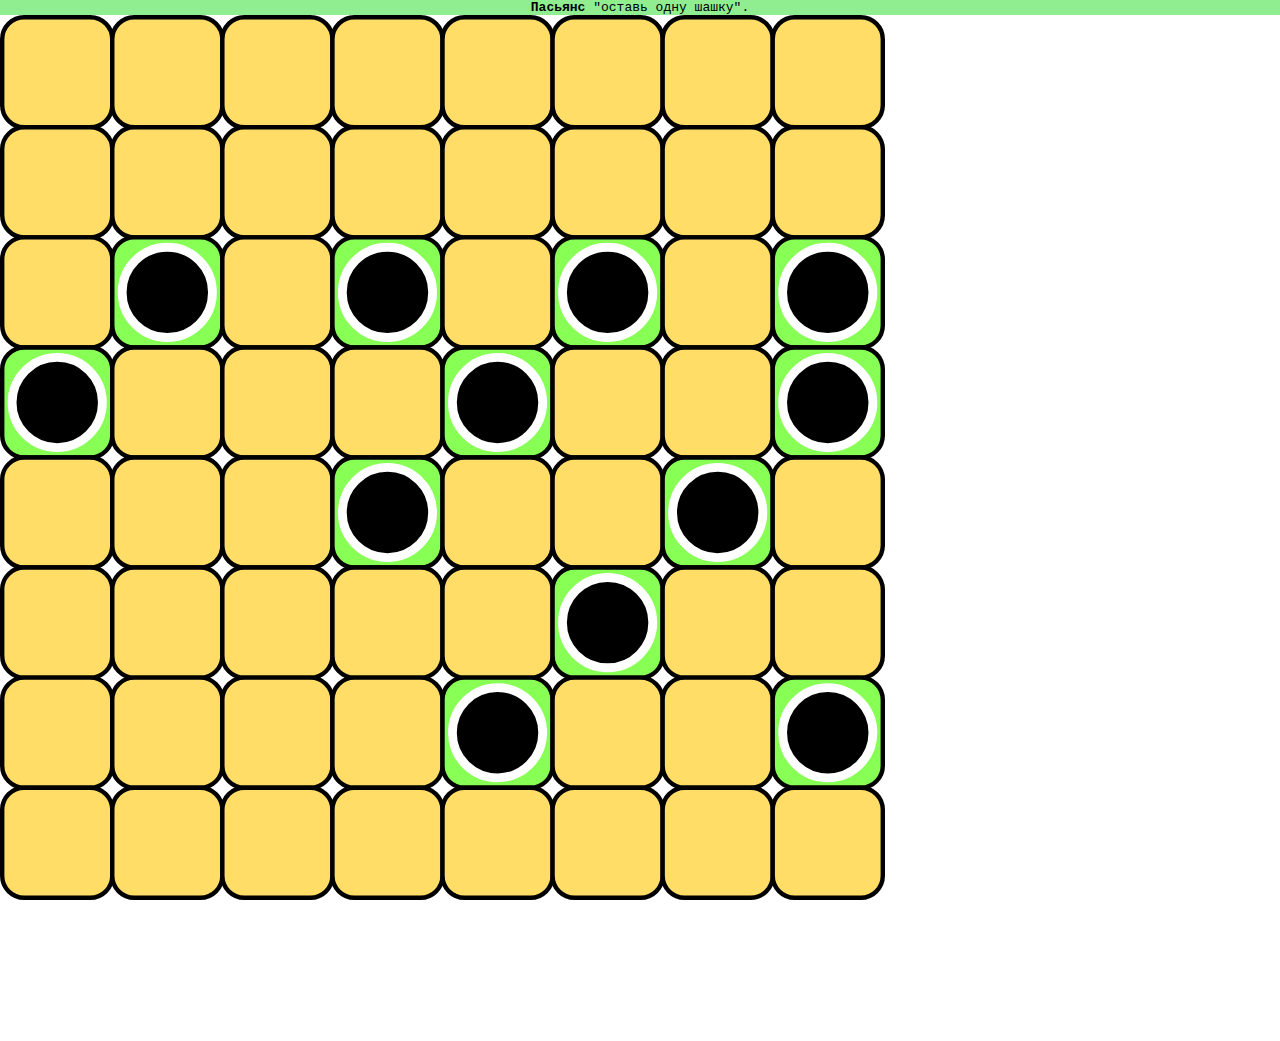
==== index_ru.html @ ca853146 "Add index_ru.html" ====
<!DOCTYPE html>
<html>

<head>
    <meta charset="utf-8">
    <meta name="viewport" content="initial-scale=1.0">

    <title>Шашечный пасьянс</title>

    <style type="text/css">
        html,
        body {
            font-family: monospace;
            height: 100%;
            width: 100%;
            border: 0;
            padding: 0;
            margin: 0;
            overflow-x: hidden;
        }

        p {
            padding-left: 1%;
            text-indent: 3%;
        }

        .classTextPuzzleName {
            text-align: center;
            background-color: #90ee90;
        }

        #idDivForRules {
            background-color: #FDC;
            padding-bottom: 1vh;
        }
    </style>
</head>

<body>
    <div class="classTextPuzzleName" id="idDivTextPuzzleName"><b>Пасьянс</b> "оставь одну шашку".</div>

    <svg id="idShowMainGame"></svg>

    <div id="idDivForRules">
        <div class="classTextPuzzleName">Правила игры:</div>
        <p>Цель - съесть как можно больше шашек и, в идеале, остаться с одной шашкой. Есть можно вверх-вниз и вправо-влево на любом расстоянии, если между "едоком" и "едой" нет других шашек. Ячейка сразу же за "едой" (по направлению хода) должна быть свободна. "Едоку" надо приземляться рядом с "едой", не пролетая дальше.</p>
        <p>Нажимайте на шашку, которой хотите сделать ход; и на ячейку, куда хотите сделать ход. Шашки, имеющие ход, и доступные для них поля отмечены цветом. Основой для пасьянса стал <a href="https://ru.wikipedia.org/wiki/%D0%A1%D0%BE%D0%BB%D0%B8%D1%82%D0%B5%D1%80_(%D0%B8%D0%B3%D1%80%D0%B0)">Солитер (игра), см. Википедию.</a> Шашечный пасьянс отличается от Солитера формой доски, начальной расстановкой, которая может быть случайной; и ещё тем, что шашки дальнобойные. Можете посмотреть <a href="https://www.youtube.com/watch?v=-U7c_y5ks30">видео прохождения классического Солитера.</a> Внимание! Видео с музыкой.</p>
    </div>

    <script src="js_01_SETS.js"></script>
    <script src="js_02_generate_convert.js"></script>
    <script src="js_03_F_XY.js"></script>
    <script src="js_04_F_MOVE.js"></script>
    <script src="js_05_F_BOARD.js"></script>
    <script src="js_06_EL.js"></script>
    <script src="js_07_SVG.js"></script>
    <script src="js_08_SVG_DRAW.js"></script>
    <script src="js_09_process.js"></script>
</body>

</html>
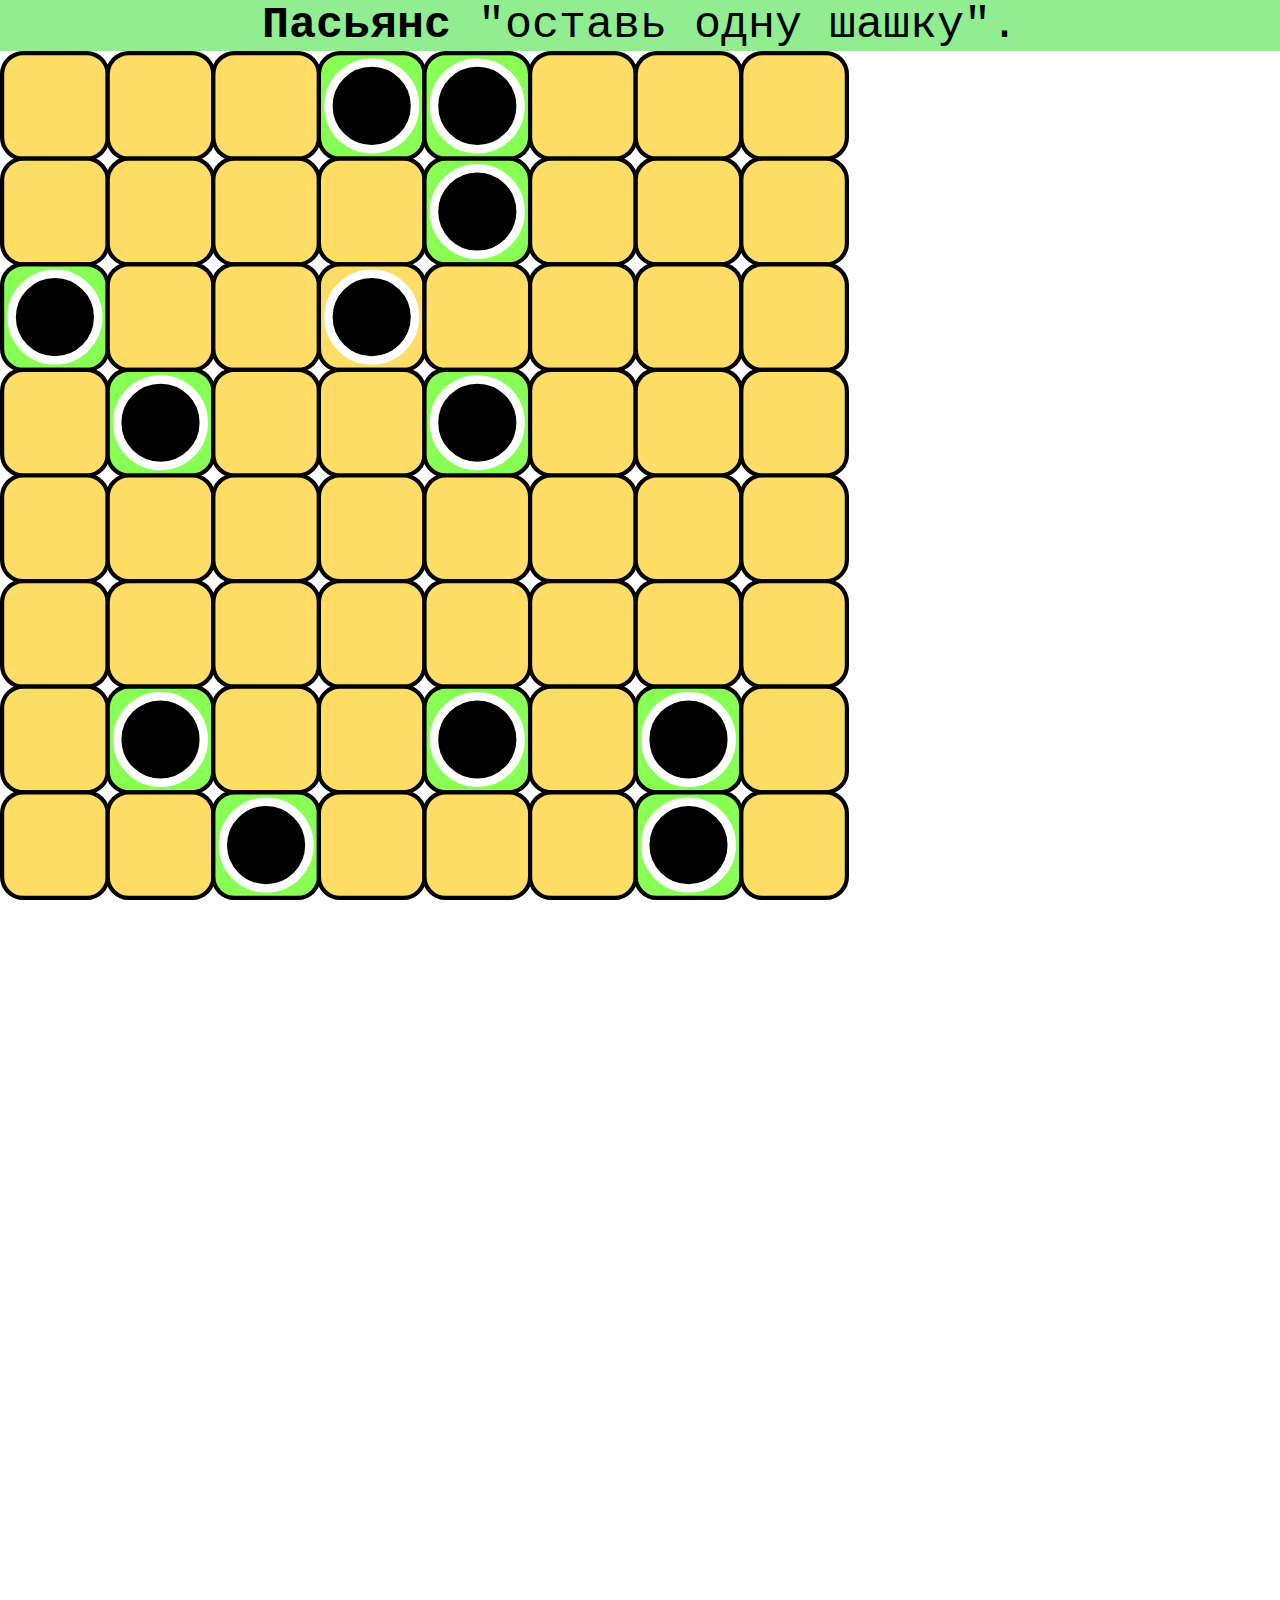
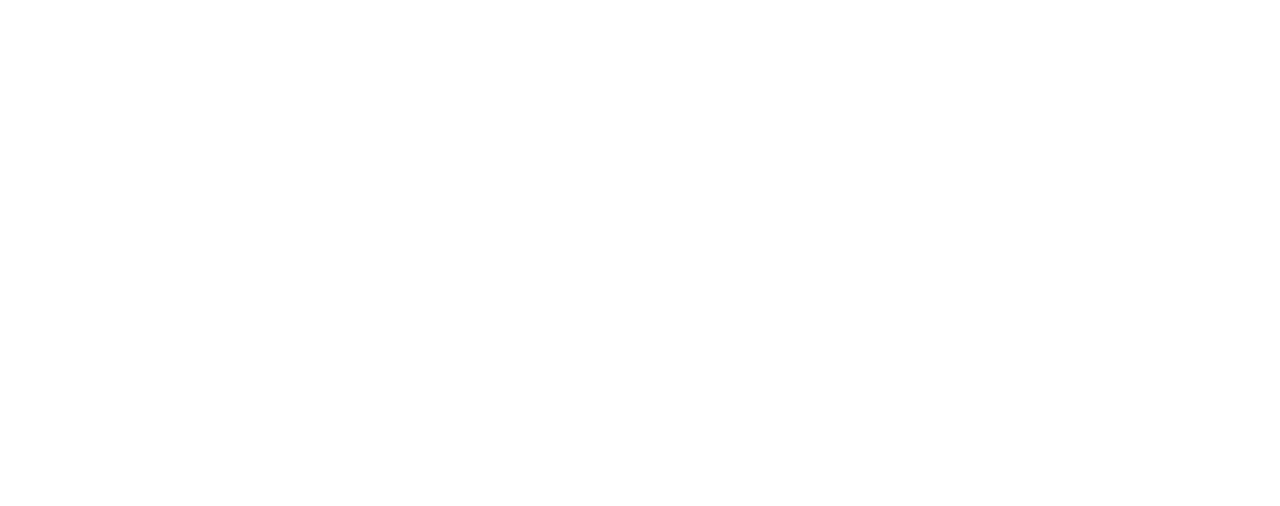
==== commit 383ebc36: "renew index_ru" ====
--- a/index_ru.html
+++ b/index_ru.html
@@ -4,36 +4,8 @@
 <head>
     <meta charset="utf-8">
     <meta name="viewport" content="initial-scale=1.0">
-
     <title>Шашечный пасьянс</title>
-
-    <style type="text/css">
-        html,
-        body {
-            font-family: monospace;
-            height: 100%;
-            width: 100%;
-            border: 0;
-            padding: 0;
-            margin: 0;
-            overflow-x: hidden;
-        }
-
-        p {
-            padding-left: 1%;
-            text-indent: 3%;
-        }
-
-        .classTextPuzzleName {
-            text-align: center;
-            background-color: #90ee90;
-        }
-
-        #idDivForRules {
-            background-color: #FDC;
-            padding-bottom: 1vh;
-        }
-    </style>
+    <link rel="stylesheet" href="css_style.css" type="text/css">
 </head>
 
 <body>
--- a/css_style.css
+++ b/css_style.css
@@ -0,0 +1,29 @@
+html, body {
+    font-family: monospace;
+    height: 100%;
+    width: 100%;
+    border: 0;
+    padding: 0;
+    margin: 0;
+    overflow-x: hidden;
+}
+
+html, body {
+    font-size: 5vh;
+    font-size: 5vm;
+    font-size: 5vmin;
+}
+
+p {
+    padding-left: 1%;
+    text-indent: 3%;
+}
+
+.classTextPuzzleName {
+    text-align: center;
+    background-color: #90ee90;
+}
+
+#idDivForRules {
+    background-color: #FDC;
+}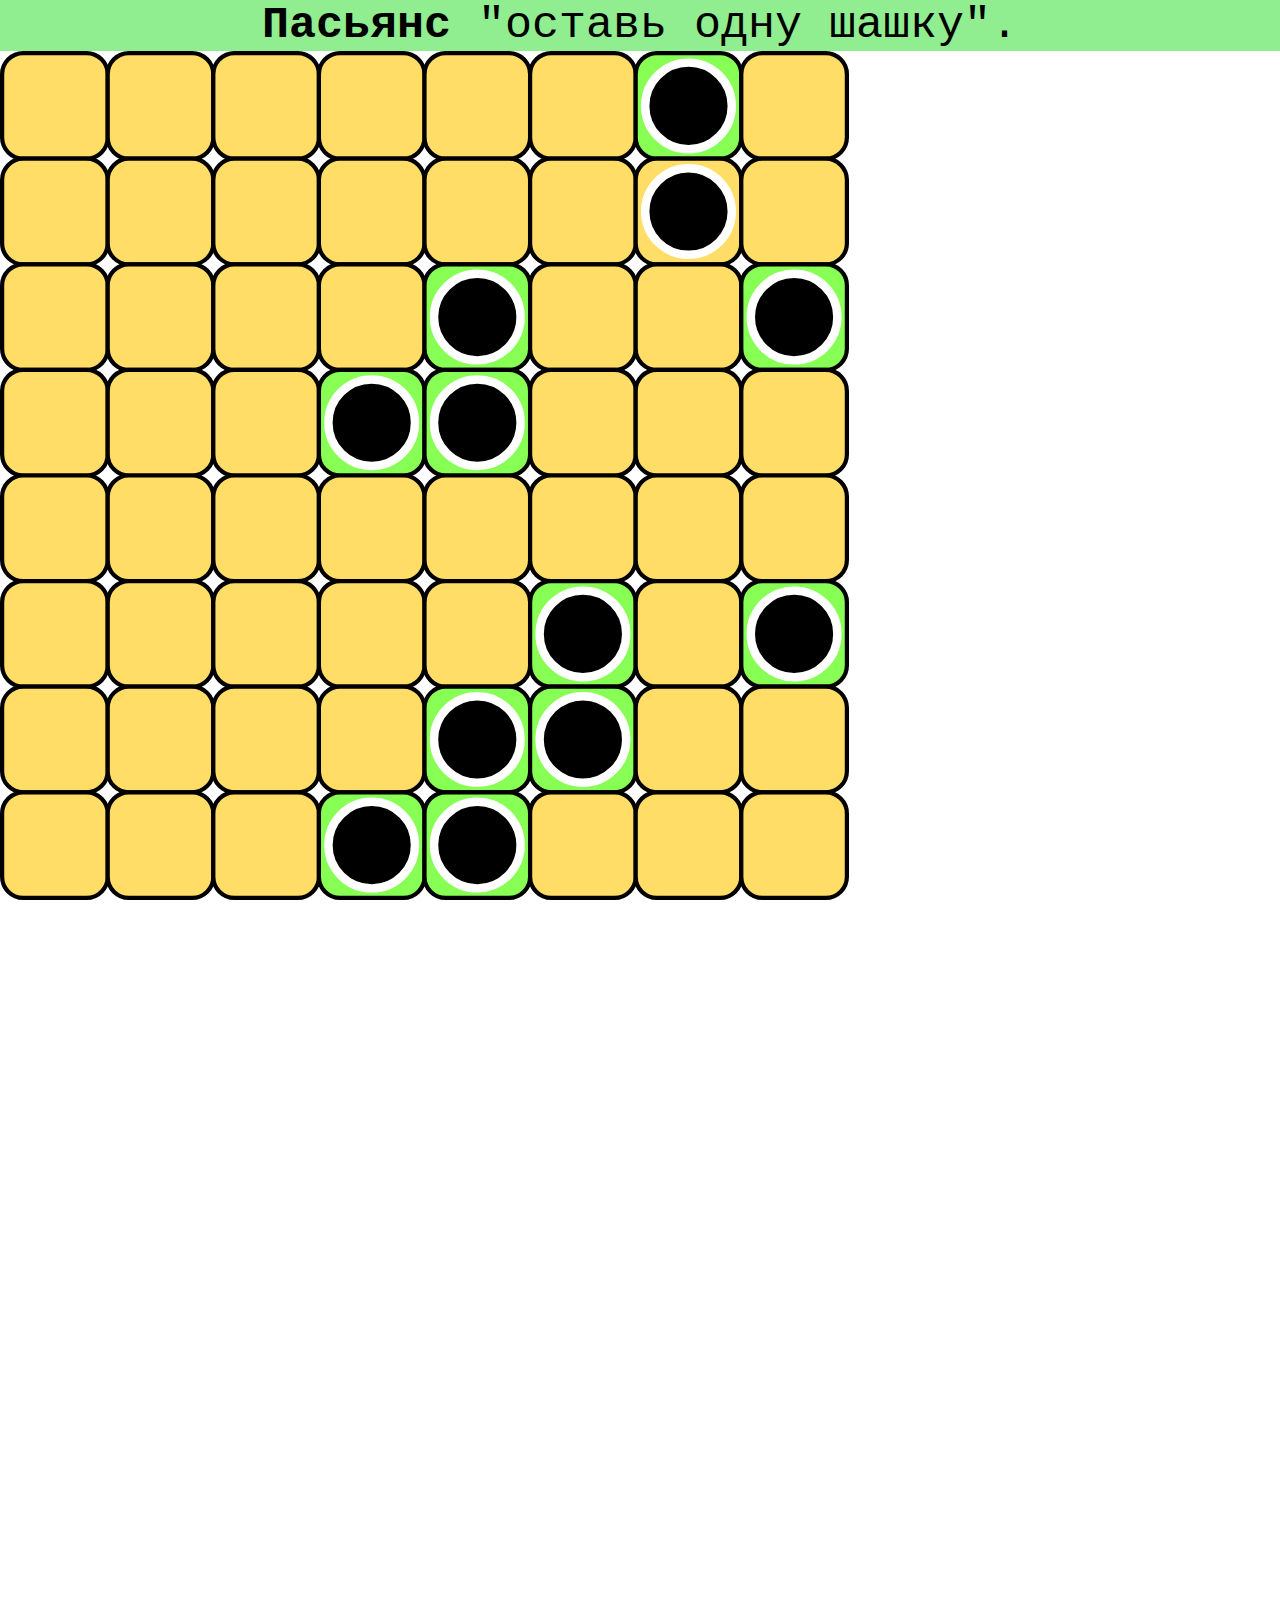
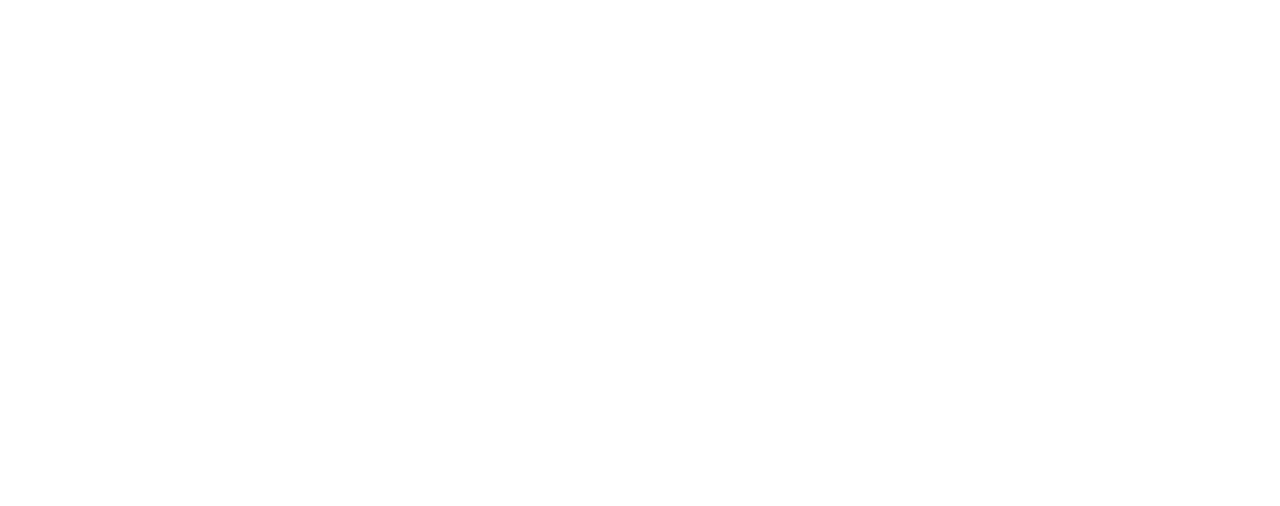
==== commit 860e4da6: "add F_AB and rename js files" ====
--- a/index_ru.html
+++ b/index_ru.html
@@ -22,12 +22,13 @@
     <script src="js_01_SETS.js"></script>
     <script src="js_02_generate_convert.js"></script>
     <script src="js_03_F_XY.js"></script>
-    <script src="js_04_F_MOVE.js"></script>
-    <script src="js_05_F_BOARD.js"></script>
-    <script src="js_06_EL.js"></script>
-    <script src="js_07_SVG.js"></script>
-    <script src="js_08_SVG_DRAW.js"></script>
-    <script src="js_09_process.js"></script>
+    <script src="js_04_F_AB.js"></script>
+    <script src="js_05_F_MOVE.js"></script>
+    <script src="js_06_F_BOARD.js"></script>
+    <script src="js_07_EL.js"></script>
+    <script src="js_08_SVG.js"></script>
+    <script src="js_09_SVG_DRAW.js"></script>
+    <script src="js_10_process.js"></script>
 </body>
 
 </html>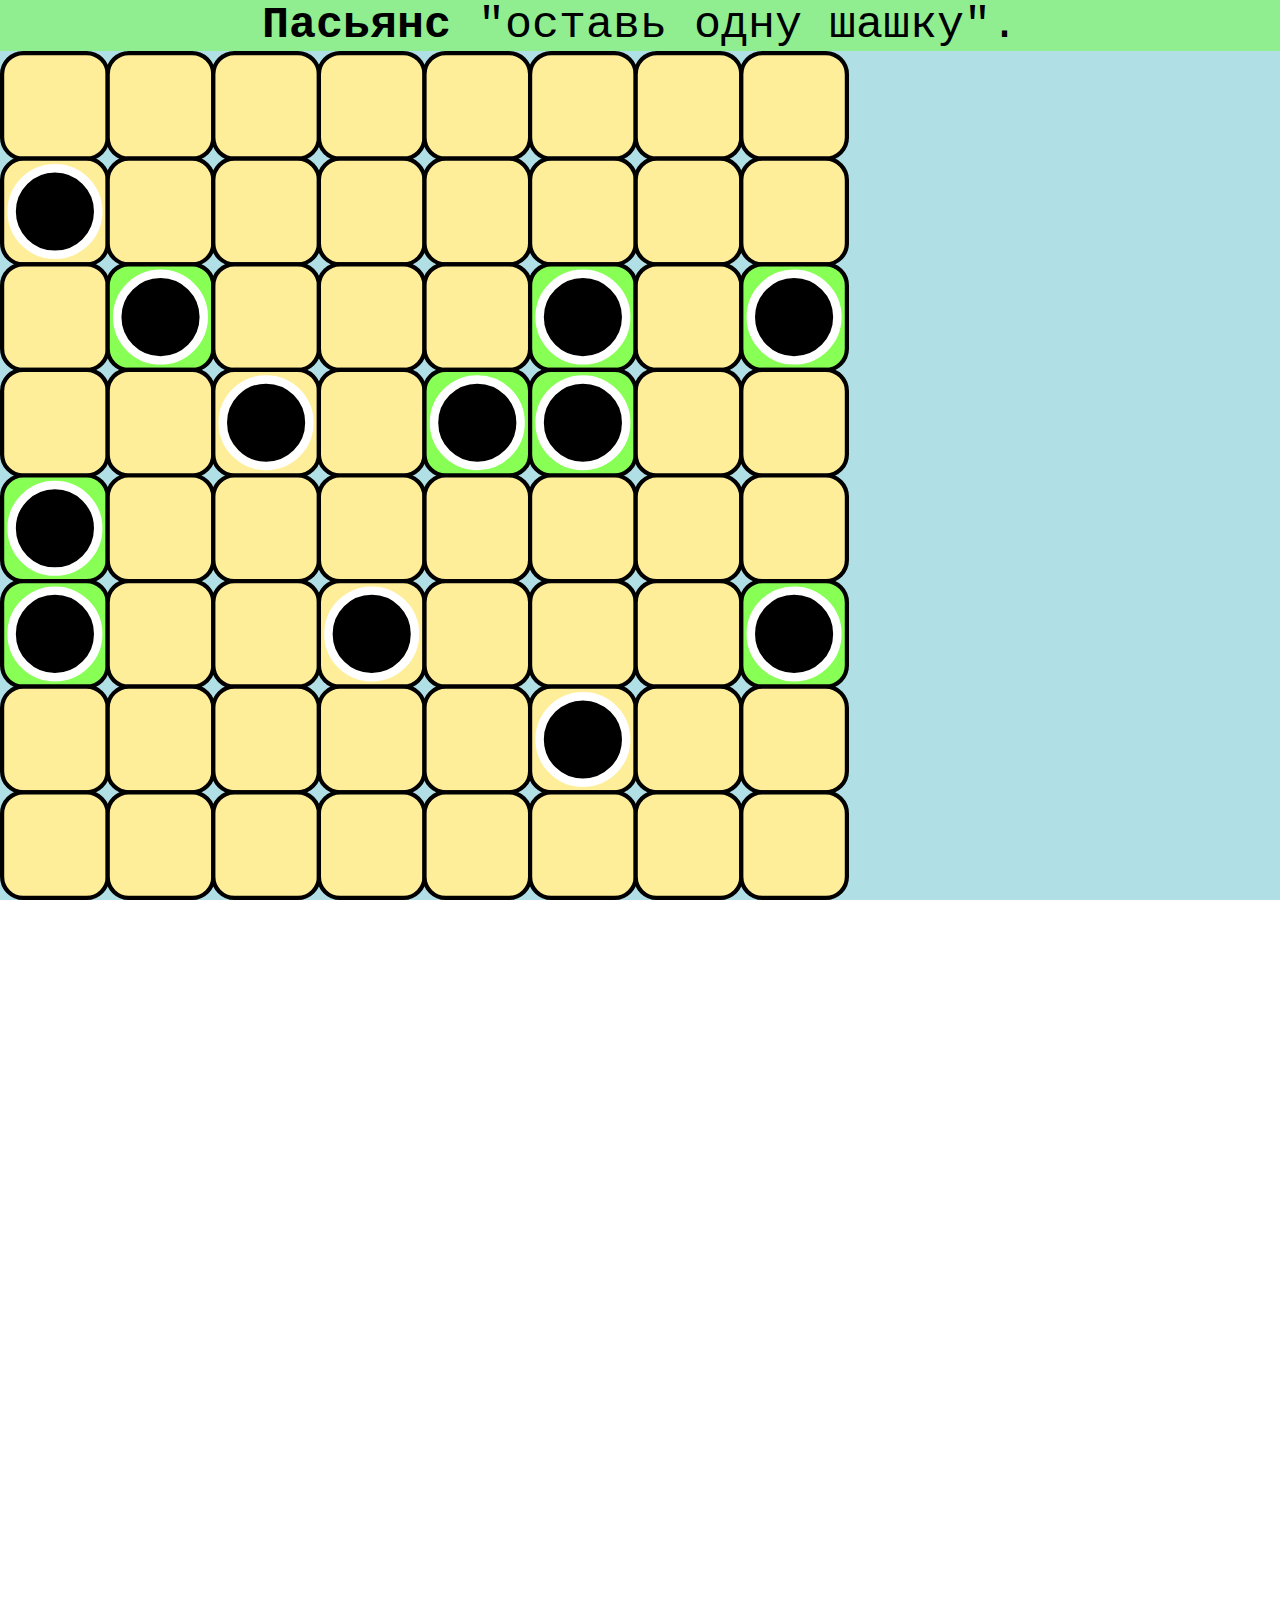
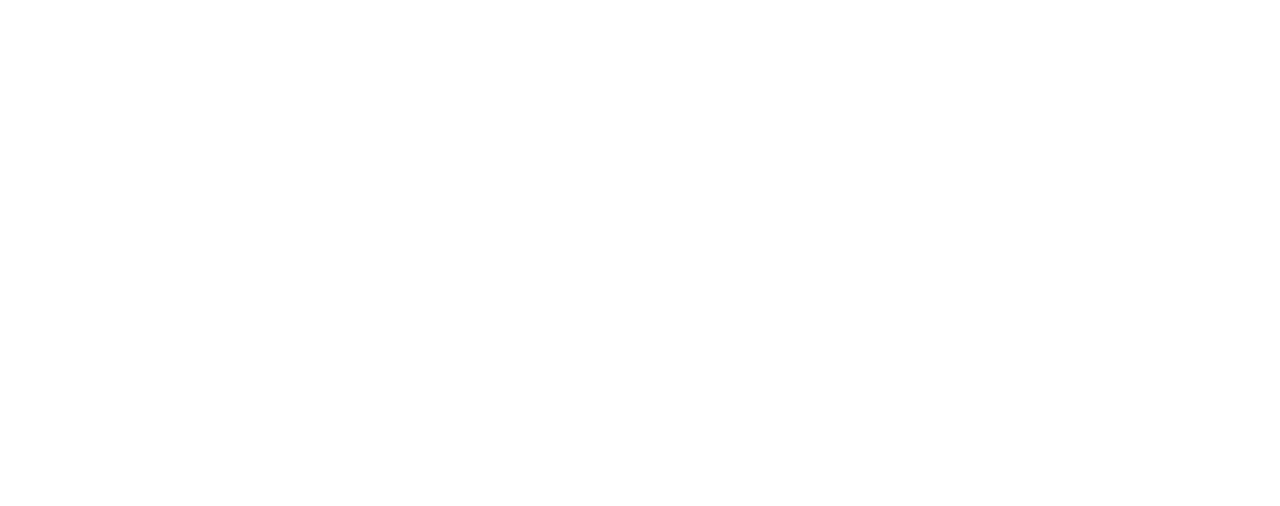
==== commit ee2e52ec: "rename css_style to css_main" ====
--- a/index_ru.html
+++ b/index_ru.html
@@ -5,7 +5,7 @@
     <meta charset="utf-8">
     <meta name="viewport" content="initial-scale=1.0">
     <title>Шашечный пасьянс</title>
-    <link rel="stylesheet" href="css_style.css" type="text/css">
+    <link rel="stylesheet" href="css_main.css" type="text/css">
 </head>
 
 <body>
--- a/css_main.css
+++ b/css_main.css
@@ -0,0 +1,33 @@
+html, body {
+    font-family: monospace;
+    height: 100%;
+    width: 100%;
+    border: 0;
+    padding: 0;
+    margin: 0;
+    overflow-x: hidden;
+}
+
+html, body {
+    font-size: 5vh;
+    font-size: 5vm;
+    font-size: 5vmin;
+}
+
+p {
+    padding-left: 1%;
+    text-indent: 3%;
+}
+
+.classTextPuzzleName {
+    text-align: center;
+    background-color: #90ee90;
+}
+
+#idDivForRules {
+    background-color: #FDC;
+}
+
+#idShowMainGame {
+    background-color:#b0e0e6;
+}